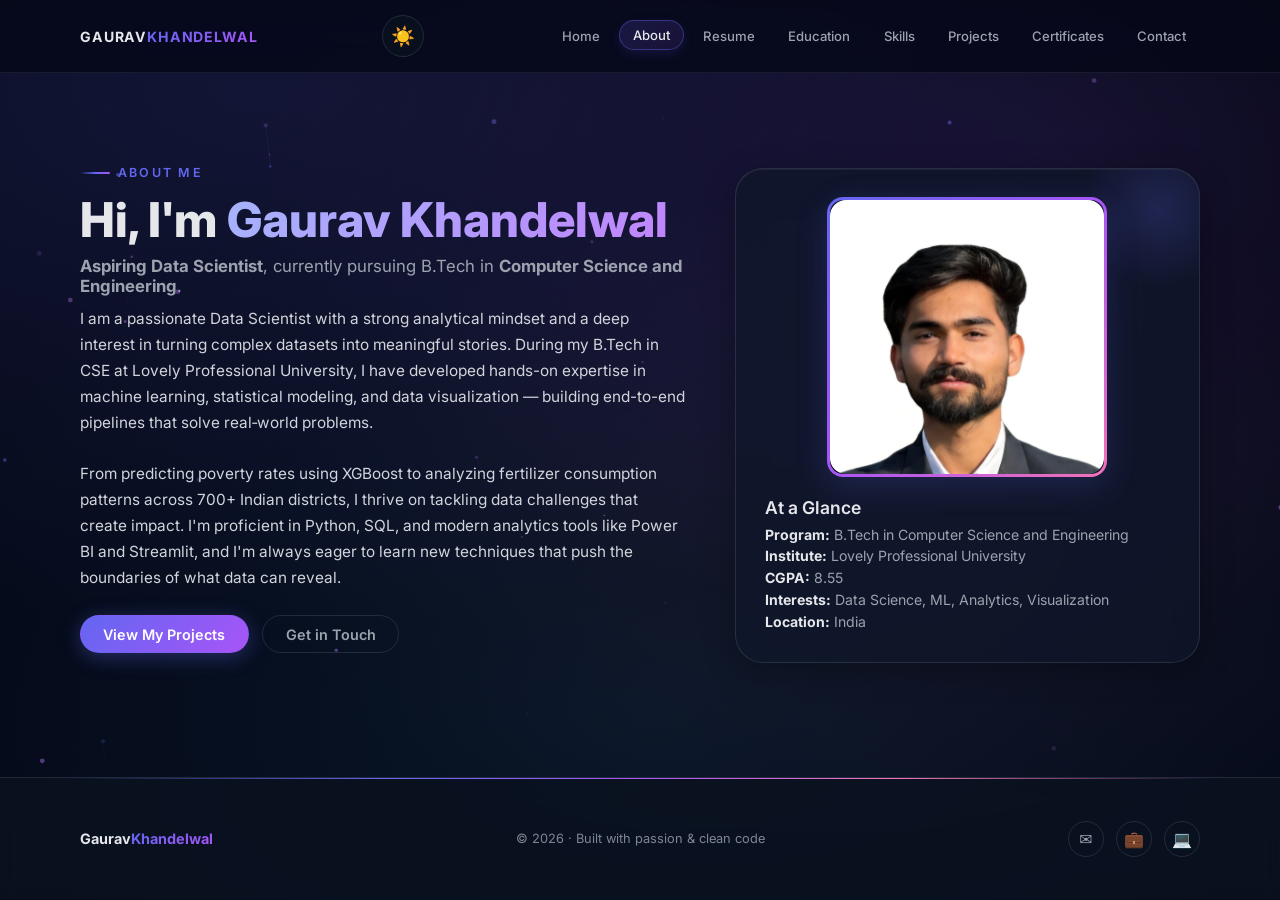
==== about.html @ 35ef51c4 "Add files via upload" ====
<!DOCTYPE html>
<html lang="en">

<head>
  <meta charset="UTF-8" />
  <meta name="viewport" content="width=device-width, initial-scale=1.0" />
  <title>About | Gaurav Khandelwal</title>
  <meta name="description" content="Learn about Gaurav Khandelwal — aspiring Data Scientist, B.Tech CSE student at LPU." />
  <link rel="stylesheet" href="styles.css" />
  <link rel="preconnect" href="https://fonts.googleapis.com" />
  <link rel="preconnect" href="https://fonts.gstatic.com" crossorigin />
  <link href="https://fonts.googleapis.com/css2?family=Inter:wght@300;400;500;600;700;800&display=swap"
    rel="stylesheet" />
</head>

<body>
  <canvas id="particles-canvas"></canvas>

  <header class="site-header">
    <div class="container header-inner">
      <div class="logo">Gaurav<span>Khandelwal</span></div>
      <button type="button" class="theme-toggle" id="theme-toggle" aria-label="Toggle day/night mode">
        <span class="icon-sun" aria-hidden="true">☀️</span>
        <span class="icon-moon" aria-hidden="true">🌙</span>
      </button>
      <nav class="main-nav">
        <a href="index.html">Home</a>
        <a href="about.html">About</a>
        <a href="resume.html">Resume</a>
        <a href="education.html">Education</a>
        <a href="skills.html">Skills</a>
        <a href="projects.html">Projects</a>
        <a href="certificates.html">Certificates</a>
        <a href="contact.html">Contact</a>
      </nav>
    </div>
  </header>

  <main>
    <section class="section hero">
      <div class="container hero-grid">
        <div class="hero-text reveal">
          <p class="eyebrow">About Me</p>
          <h1>Hi, I'm <span>Gaurav Khandelwal</span></h1>
          <p class="hero-subtitle">
            <strong>Aspiring Data Scientist</strong>, currently pursuing B.Tech in
            <strong>Computer Science and Engineering</strong>.
          </p>
          <p class="hero-body">
            I am a passionate Data Scientist with a strong analytical mindset and a
            deep interest in turning complex datasets into meaningful stories. During
            my B.Tech in CSE at Lovely Professional University, I have developed
            hands-on expertise in machine learning, statistical modeling, and data
            visualization — building end-to-end pipelines that solve real‑world
            problems.
          </p>
          <p class="hero-body">
            From predicting poverty rates using XGBoost to analyzing fertilizer
            consumption patterns across 700+ Indian districts, I thrive on tackling
            data challenges that create impact. I'm proficient in Python, SQL, and
            modern analytics tools like Power BI and Streamlit, and I'm always eager
            to learn new techniques that push the boundaries of what data can reveal.
          </p>
          <div class="hero-actions">
            <a href="projects.html" class="btn primary">View My Projects</a>
            <a href="contact.html" class="btn ghost">Get in Touch</a>
          </div>
        </div>
        <div class="hero-card reveal-scale">
          <div class="profile-photo-placeholder">
            <img src="WhatsApp Image 2026-03-17 at 4.55.16 PM.jpeg" alt="Portrait of Gaurav Khandelwal" />
          </div>
          <div class="hero-card-body">
            <h2>At a Glance</h2>
            <ul>
              <li><strong>Program:</strong> B.Tech in Computer Science and Engineering</li>
              <li><strong>Institute:</strong> Lovely Professional University</li>
              <li><strong>CGPA:</strong> 8.55</li>
              <li><strong>Interests:</strong> Data Science, ML, Analytics, Visualization</li>
              <li><strong>Location:</strong> India</li>
            </ul>
          </div>
        </div>
      </div>
    </section>
  </main>

  <footer class="site-footer">
    <div class="container footer-inner">
      <div class="footer-brand">Gaurav<span>Khandelwal</span></div>
      <p class="footer-note">© <span id="year">2026</span> · Built with passion & clean code</p>
      <div class="footer-socials">
        <a href="mailto:mrgaurav2k04@gmail.com" aria-label="Email" title="Email">✉️</a>
        <a href="https://www.linkedin.com/in/mrgaurav2k04/" target="_blank" rel="noreferrer" aria-label="LinkedIn"
          title="LinkedIn">💼</a>
        <a href="https://github.com/Mrgaurav2k04" target="_blank" rel="noreferrer" aria-label="GitHub"
          title="GitHub">💻</a>
      </div>
    </div>
  </footer>

  <script src="script.js"></script>
</body>

</html>
---- styles.css ----
/* ============================================================
   DESIGN TOKENS
   ============================================================ */

:root {
  /* Palette */
  --bg: #050816;
  --bg-alt: #0b1020;
  --card-bg: rgba(15, 23, 42, 0.75);
  --card-bg-solid: #0f172a;
  --card-bg-soft: rgba(11, 18, 32, 0.8);
  --accent: #6366f1;
  --accent-soft: rgba(99, 102, 241, 0.15);
  --accent-strong: #a855f7;
  --accent-glow: rgba(99, 102, 241, 0.35);
  --accent2: #f472b6;
  --accent3: #38bdf8;
  --text: #e5e7eb;
  --muted: #9ca3af;
  --border-subtle: rgba(148, 163, 184, 0.18);
  --border-glow: rgba(99, 102, 241, 0.3);

  /* Radii */
  --radius-sm: 10px;
  --radius-md: 14px;
  --radius-lg: 18px;
  --radius-xl: 24px;

  /* Shadows */
  --shadow-soft: 0 20px 50px rgba(0, 0, 0, 0.4);
  --shadow-glow: 0 0 40px rgba(129, 140, 248, 0.35);
  --shadow-card: 0 8px 32px rgba(0, 0, 0, 0.3), inset 0 1px 0 rgba(255, 255, 255, 0.05);

  /* Layout */
  --nav-height: 72px;

  /* Backgrounds */
  --body-bg: #050816;
  --header-bg: rgba(5, 8, 22, 0.82);
  --header-border: rgba(148, 163, 184, 0.12);
  --nav-hover-bg: rgba(99, 102, 241, 0.1);
  --hero-body-color: #d1d5db;

  /* Animation */
  --ease-out-expo: cubic-bezier(0.16, 1, 0.3, 1);
  --ease-spring: cubic-bezier(0.34, 1.56, 0.64, 1);
}

[data-theme="light"] {
  --bg: #f1f5f9;
  --bg-alt: #e2e8f0;
  --card-bg: rgba(255, 255, 255, 0.78);
  --card-bg-solid: #ffffff;
  --card-bg-soft: rgba(248, 250, 252, 0.85);
  --text: #1e293b;
  --muted: #64748b;
  --border-subtle: rgba(100, 116, 139, 0.2);
  --border-glow: rgba(99, 102, 241, 0.2);
  --shadow-soft: 0 20px 50px rgba(15, 23, 42, 0.08);
  --shadow-glow: 0 0 30px rgba(99, 102, 241, 0.18);
  --shadow-card: 0 8px 32px rgba(15, 23, 42, 0.06), inset 0 1px 0 rgba(255, 255, 255, 0.8);
  --body-bg: #f1f5f9;
  --header-bg: rgba(241, 245, 249, 0.88);
  --header-border: rgba(148, 163, 184, 0.25);
  --nav-hover-bg: rgba(99, 102, 241, 0.08);
  --hero-body-color: #475569;
}

/* ============================================================
   RESET & BASE
   ============================================================ */

*,
*::before,
*::after {
  box-sizing: border-box;
}

html {
  scroll-behavior: smooth;
}

body {
  margin: 0;
  font-family: "Inter", system-ui, -apple-system, BlinkMacSystemFont, sans-serif;
  background: var(--body-bg);
  color: var(--text);
  -webkit-font-smoothing: antialiased;
  -moz-osx-font-smoothing: grayscale;
  transition: background 0.4s ease, color 0.4s ease;
  overflow-x: hidden;
  min-height: 100vh;
  position: relative;
}

/* Animated mesh gradient background */
body::before {
  content: "";
  position: fixed;
  inset: 0;
  z-index: -2;
  background:
    radial-gradient(ellipse 80% 60% at 20% 10%, rgba(99, 102, 241, 0.15), transparent),
    radial-gradient(ellipse 60% 50% at 80% 20%, rgba(168, 85, 247, 0.1), transparent),
    radial-gradient(ellipse 70% 60% at 50% 80%, rgba(56, 189, 248, 0.08), transparent),
    radial-gradient(ellipse 50% 40% at 70% 60%, rgba(244, 114, 182, 0.06), transparent);
  animation: meshShift 20s ease-in-out infinite alternate;
  pointer-events: none;
}

[data-theme="light"] body::before {
  background:
    radial-gradient(ellipse 80% 60% at 20% 10%, rgba(99, 102, 241, 0.06), transparent),
    radial-gradient(ellipse 60% 50% at 80% 20%, rgba(168, 85, 247, 0.04), transparent),
    radial-gradient(ellipse 70% 60% at 50% 80%, rgba(56, 189, 248, 0.04), transparent);
}

@keyframes meshShift {
  0% {
    opacity: 1;
    transform: scale(1);
  }

  50% {
    opacity: 0.85;
    transform: scale(1.05);
  }

  100% {
    opacity: 1;
    transform: scale(1);
  }
}

/* Particle canvas (placed by JS) */
#particles-canvas {
  position: fixed;
  inset: 0;
  z-index: -1;
  pointer-events: none;
}

a {
  color: inherit;
  text-decoration: none;
}

img {
  max-width: 100%;
  display: block;
}

/* ============================================================
   LAYOUT
   ============================================================ */

.container {
  width: min(1120px, 100% - 2.5rem);
  margin: 0 auto;
}

.section {
  padding: 100px 0;
  position: relative;
}

.section.alt {
  background:
    radial-gradient(circle at 10% 30%, rgba(79, 70, 229, 0.12), transparent 45%),
    radial-gradient(circle at 90% 20%, rgba(244, 114, 182, 0.08), transparent 50%);
}

[data-theme="light"] .section.alt {
  background:
    radial-gradient(circle at 10% 30%, rgba(99, 102, 241, 0.06), transparent 45%),
    radial-gradient(circle at 90% 20%, rgba(244, 114, 182, 0.04), transparent 50%);
}

.section-heading {
  max-width: 660px;
  margin: 0 auto 48px;
  text-align: center;
}

.section-heading h2 {
  font-size: 2.2rem;
  margin: 0 0 0.5rem;
  letter-spacing: -0.01em;
  font-weight: 700;
  background: linear-gradient(135deg, var(--text) 0%, var(--accent) 50%, var(--accent-strong) 100%);
  -webkit-background-clip: text;
  background-clip: text;
  color: transparent;
}

.section-heading p {
  margin: 0;
  color: var(--muted);
  font-size: 1rem;
  line-height: 1.6;
}

/* Section divider decoration */
.section-heading::after {
  content: "";
  display: block;
  width: 60px;
  height: 3px;
  margin: 16px auto 0;
  border-radius: 999px;
  background: linear-gradient(90deg, var(--accent), var(--accent-strong), var(--accent2));
}

/* ============================================================
   HEADER
   ============================================================ */

.site-header {
  position: sticky;
  top: 0;
  z-index: 100;
  -webkit-backdrop-filter: blur(20px) saturate(1.4);
  backdrop-filter: blur(20px) saturate(1.4);
  background: var(--header-bg);
  border-bottom: 1px solid var(--header-border);
  transition: background 0.4s ease, border-color 0.4s ease, box-shadow 0.4s ease;
}

.site-header.scrolled {
  box-shadow: 0 4px 30px rgba(0, 0, 0, 0.15);
}

.header-inner {
  height: var(--nav-height);
  display: flex;
  align-items: center;
  justify-content: space-between;
  gap: 1.5rem;
}

/* Theme toggle */
.theme-toggle {
  display: flex;
  align-items: center;
  justify-content: center;
  width: 42px;
  height: 42px;
  padding: 0;
  border: 1px solid var(--border-subtle);
  border-radius: 999px;
  background: var(--card-bg-soft);
  color: var(--text);
  cursor: pointer;
  font-size: 1.2rem;
  transition: all 0.3s var(--ease-spring);
  -webkit-backdrop-filter: blur(8px);
  backdrop-filter: blur(8px);
}

.theme-toggle:hover {
  background: var(--nav-hover-bg);
  transform: scale(1.1) rotate(15deg);
  border-color: var(--accent);
  box-shadow: 0 0 20px var(--accent-glow);
}

.theme-toggle .icon-moon {
  display: none;
}

.theme-toggle .icon-sun {
  display: block;
}

[data-theme="light"] .theme-toggle .icon-sun {
  display: none;
}

[data-theme="light"] .theme-toggle .icon-moon {
  display: block;
}

/* Logo */
.logo {
  font-weight: 700;
  letter-spacing: 0.06em;
  text-transform: uppercase;
  font-size: 0.88rem;
  color: var(--text);
  position: relative;
  transition: color 0.3s ease;
}

.logo span {
  background: linear-gradient(135deg, var(--accent), var(--accent-strong));
  -webkit-background-clip: text;
  background-clip: text;
  color: transparent;
}

/* Navigation */
.main-nav {
  display: flex;
  flex-wrap: wrap;
  gap: 0.35rem;
  font-size: 0.82rem;
}

.main-nav a {
  padding: 0.4rem 0.8rem;
  border-radius: 999px;
  color: var(--muted);
  border: 1px solid transparent;
  transition: all 0.25s var(--ease-out-expo);
  position: relative;
  font-weight: 500;
}

.main-nav a:hover,
.main-nav a.active {
  background: var(--nav-hover-bg);
  border-color: var(--border-glow);
  color: var(--text);
  transform: translateY(-1px);
  box-shadow: 0 4px 12px rgba(99, 102, 241, 0.15);
}

.main-nav a.active {
  background: linear-gradient(135deg, rgba(99, 102, 241, 0.18), rgba(168, 85, 247, 0.12));
  color: var(--text);
  border-color: rgba(99, 102, 241, 0.4);
}

/* ============================================================
   HERO
   ============================================================ */

.hero {
  padding-top: 80px;
}

.hero-grid {
  display: grid;
  grid-template-columns: minmax(0, 3fr) minmax(0, 2.3fr);
  gap: 3rem;
  align-items: center;
}

.hero-text h1 {
  font-size: clamp(2.2rem, 4.5vw, 3rem);
  margin: 0 0 0.6rem;
  font-weight: 800;
  line-height: 1.15;
}

.hero-text h1 span {
  background: linear-gradient(135deg, #a5b4fc, #c084fc, #f9a8d4);
  -webkit-background-clip: text;
  background-clip: text;
  color: transparent;
  background-size: 200% 200%;
  animation: gradientFlow 4s ease-in-out infinite;
}

[data-theme="light"] .hero-text h1 span {
  background: linear-gradient(135deg, #4f46e5, #7c3aed, #db2777);
  -webkit-background-clip: text;
  background-clip: text;
  color: transparent;
  background-size: 200% 200%;
  animation: gradientFlow 4s ease-in-out infinite;
}

@keyframes gradientFlow {

  0%,
  100% {
    background-position: 0% 50%;
  }

  50% {
    background-position: 100% 50%;
  }
}

.hero-subtitle {
  margin: 0 0 0.6rem;
  font-size: 1.05rem;
  color: var(--muted);
}

.hero-body {
  margin: 0 0 1.5rem;
  font-size: 0.96rem;
  color: var(--hero-body-color);
  line-height: 1.7;
}

.eyebrow {
  display: inline-flex;
  align-items: center;
  gap: 0.5rem;
  font-size: 0.78rem;
  text-transform: uppercase;
  letter-spacing: 0.18em;
  color: var(--accent);
  margin-bottom: 0.7rem;
  font-weight: 600;
}

.eyebrow::before {
  content: "";
  width: 30px;
  height: 2px;
  background: linear-gradient(90deg, transparent, var(--accent), var(--accent-strong));
  border-radius: 999px;
}

.hero-actions {
  display: flex;
  flex-wrap: wrap;
  gap: 0.85rem;
  margin-bottom: 1.5rem;
}

/* Buttons */
.btn {
  display: inline-flex;
  align-items: center;
  justify-content: center;
  gap: 0.4rem;
  padding: 0.6rem 1.4rem;
  border-radius: 999px;
  font-size: 0.9rem;
  font-weight: 600;
  border: 1px solid transparent;
  cursor: pointer;
  transition: all 0.3s var(--ease-spring);
  position: relative;
  overflow: hidden;
}

.btn::before {
  content: "";
  position: absolute;
  inset: 0;
  border-radius: inherit;
  opacity: 0;
  transition: opacity 0.3s ease;
}

.btn.primary {
  background: linear-gradient(135deg, var(--accent), var(--accent-strong));
  color: white;
  box-shadow: 0 4px 20px rgba(99, 102, 241, 0.35);
}

.btn.primary::before {
  background: linear-gradient(135deg, var(--accent-strong), var(--accent2));
}

.btn.primary:hover {
  transform: translateY(-2px) scale(1.02);
  box-shadow: 0 8px 35px rgba(99, 102, 241, 0.5);
}

.btn.primary:hover::before {
  opacity: 1;
}

.btn.secondary {
  background: var(--card-bg);
  color: var(--text);
  border-color: var(--border-subtle);
  -webkit-backdrop-filter: blur(8px);
  backdrop-filter: blur(8px);
}

.btn.secondary:hover {
  border-color: var(--accent);
  box-shadow: 0 4px 20px var(--accent-glow);
  transform: translateY(-2px);
}

.btn.ghost {
  background: transparent;
  color: var(--muted);
  border-color: var(--border-subtle);
}

.btn.ghost:hover {
  background: var(--nav-hover-bg);
  color: var(--text);
  border-color: var(--border-glow);
  transform: translateY(-2px);
}

.btn.full-width {
  width: 100%;
}

/* Hero meta */
.hero-meta {
  display: flex;
  flex-wrap: wrap;
  gap: 1.6rem;
  margin-top: 0.5rem;
}

.meta-item {
  display: flex;
  flex-direction: column;
  gap: 0.15rem;
}

.meta-label {
  font-size: 0.75rem;
  text-transform: uppercase;
  letter-spacing: 0.14em;
  color: var(--muted);
  font-weight: 500;
}

.meta-value {
  font-size: 0.92rem;
  font-weight: 500;
}

/* Hero card */
.hero-card {
  background: var(--card-bg);
  border-radius: 28px;
  border: 1px solid var(--border-subtle);
  box-shadow: var(--shadow-card);
  padding: 1.8rem 1.8rem 2rem;
  position: relative;
  overflow: hidden;
  -webkit-backdrop-filter: blur(16px);
  backdrop-filter: blur(16px);
  transition: transform 0.4s var(--ease-out-expo), box-shadow 0.4s ease;
}

.hero-card:hover {
  transform: translateY(-4px);
  box-shadow: var(--shadow-card), 0 0 60px var(--accent-glow);
}

/* Gradient border glow */
.hero-card::before {
  content: "";
  position: absolute;
  inset: -1px;
  border-radius: inherit;
  background: linear-gradient(135deg, rgba(99, 102, 241, 0.3), rgba(168, 85, 247, 0.2), rgba(244, 114, 182, 0.15));
  z-index: -1;
  opacity: 0;
  transition: opacity 0.4s ease;
}

.hero-card:hover::before {
  opacity: 1;
}

/* Decorative orb inside card */
.hero-card::after {
  content: "";
  position: absolute;
  top: -40px;
  right: -40px;
  width: 160px;
  height: 160px;
  border-radius: 50%;
  background: radial-gradient(circle, rgba(99, 102, 241, 0.2), transparent 70%);
  pointer-events: none;
  animation: orbFloat 6s ease-in-out infinite;
}

@keyframes orbFloat {

  0%,
  100% {
    transform: translate(0, 0);
  }

  50% {
    transform: translate(-10px, 10px);
  }
}

.hero-card>* {
  position: relative;
  z-index: 1;
}

.profile-photo-placeholder {
  width: 280px;
  height: 280px;
  border-radius: 16px;
  border: 3px solid transparent;
  background-image: linear-gradient(var(--card-bg-solid), var(--card-bg-solid)),
    linear-gradient(135deg, var(--accent), var(--accent-strong), var(--accent2));
  background-origin: border-box;
  background-clip: padding-box, border-box;
  display: flex;
  align-items: center;
  justify-content: center;
  font-size: 0.8rem;
  color: var(--muted);
  margin: 0 auto 1.2rem;
  overflow: hidden;
  box-shadow: 0 8px 32px rgba(99, 102, 241, 0.2);
  transition: transform 0.4s var(--ease-spring), box-shadow 0.4s ease;
}

.profile-photo-placeholder:hover {
  transform: scale(1.03);
  box-shadow: 0 12px 40px rgba(99, 102, 241, 0.35);
}

.profile-photo-placeholder img {
  width: 100%;
  height: 100%;
  border-radius: inherit;
  object-fit: cover;
  display: block;
}

[data-theme="light"] .hero-card {
  background: var(--card-bg);
}

[data-theme="light"] .profile-photo-placeholder {
  background-image: linear-gradient(var(--card-bg-solid), var(--card-bg-solid)),
    linear-gradient(135deg, var(--accent), var(--accent-strong), var(--accent2));
}

.hero-card-body h2 {
  margin: 0 0 0.5rem;
  font-size: 1.1rem;
  font-weight: 600;
}

.hero-card-body ul {
  list-style: none;
  margin: 0;
  padding: 0;
  font-size: 0.88rem;
  color: var(--muted);
}

.hero-card-body li+li {
  margin-top: 0.3rem;
}

.hero-card-body li strong {
  color: var(--text);
}

/* ============================================================
   CARDS & GRIDS
   ============================================================ */

.card {
  background: var(--card-bg);
  border-radius: var(--radius-lg);
  padding: 1.5rem 1.6rem;
  border: 1px solid var(--border-subtle);
  box-shadow: var(--shadow-card);
  -webkit-backdrop-filter: blur(12px);
  backdrop-filter: blur(12px);
  transition: all 0.35s var(--ease-out-expo);
  position: relative;
  overflow: hidden;
}

.card::before {
  content: "";
  position: absolute;
  inset: 0;
  border-radius: inherit;
  background: linear-gradient(135deg, rgba(99, 102, 241, 0.06), transparent 60%);
  opacity: 0;
  transition: opacity 0.35s ease;
  pointer-events: none;
}

.card:hover {
  transform: translateY(-4px);
  border-color: var(--border-glow);
  box-shadow: var(--shadow-card), 0 0 40px var(--accent-glow);
}

.card:hover::before {
  opacity: 1;
}

.card h3 {
  margin: 0 0 0.3rem;
  font-size: 1.1rem;
  font-weight: 600;
}

.grid {
  display: grid;
  gap: 1.5rem;
}

.two-cols {
  grid-template-columns: repeat(2, minmax(0, 1fr));
}

.three-cols {
  grid-template-columns: repeat(3, minmax(0, 1fr));
}

/* Resume card special */
.resume-card {
  text-align: center;
  padding: 2.5rem 2rem;
  background: linear-gradient(135deg, var(--card-bg), rgba(99, 102, 241, 0.05));
  position: relative;
}

.resume-card::after {
  content: "";
  position: absolute;
  bottom: 0;
  left: 50%;
  transform: translateX(-50%);
  width: 60%;
  height: 2px;
  background: linear-gradient(90deg, transparent, var(--accent), var(--accent-strong), transparent);
  border-radius: 999px;
}

/* ============================================================
   LISTS & TAGS
   ============================================================ */

.bullet-list {
  list-style: none;
  padding: 0;
  margin: 0.5rem 0 0;
  font-size: 0.9rem;
  color: var(--muted);
  line-height: 1.6;
}

.bullet-list li {
  position: relative;
  padding-left: 1.2rem;
}

.bullet-list li+li {
  margin-top: 0.2rem;
}

.bullet-list li::before {
  content: "";
  position: absolute;
  left: 0;
  top: 0.55rem;
  width: 6px;
  height: 6px;
  border-radius: 999px;
  background: linear-gradient(135deg, var(--accent), var(--accent-strong));
  box-shadow: 0 0 8px var(--accent-glow);
}

.tag-list {
  display: flex;
  flex-wrap: wrap;
  gap: 0.45rem;
  list-style: none;
  padding: 0;
  margin: 0.55rem 0 0;
}

.tag-list li {
  font-size: 0.82rem;
  padding: 0.3rem 0.85rem;
  border-radius: 999px;
  border: 1px solid var(--border-subtle);
  background: var(--card-bg-soft);
  color: var(--text);
  display: inline-flex;
  align-items: center;
  gap: 0.35rem;
  transition: all 0.25s var(--ease-spring);
  -webkit-backdrop-filter: blur(6px);
  backdrop-filter: blur(6px);
  font-weight: 500;
}

.tag-list li:hover {
  border-color: var(--accent);
  background: rgba(99, 102, 241, 0.12);
  transform: translateY(-2px) scale(1.05);
  box-shadow: 0 4px 16px var(--accent-glow);
}

.tag-list .skill-icon {
  font-style: normal;
  line-height: 1;
}

.meta {
  font-size: 0.82rem;
  color: var(--muted);
  margin: 0.15rem 0 0.45rem;
}

/* ============================================================
   PROJECT CARDS
   ============================================================ */

.project-card {
  position: relative;
}

.project-card h3 {
  margin-top: 0;
  display: flex;
  align-items: center;
  gap: 0.5rem;
}

.project-card h3::before {
  content: "";
  width: 8px;
  height: 8px;
  border-radius: 50%;
  background: linear-gradient(135deg, var(--accent), var(--accent-strong));
  box-shadow: 0 0 10px var(--accent-glow);
  flex-shrink: 0;
}

.project-links {
  display: flex;
  flex-wrap: wrap;
  gap: 0.7rem;
  margin-top: 1rem;
}

.project-links a {
  font-size: 0.82rem;
  color: var(--accent);
  padding: 0.3rem 0.9rem;
  border-radius: 999px;
  border: 1px solid var(--border-glow);
  transition: all 0.25s var(--ease-spring);
  font-weight: 500;
}

.project-links a:hover {
  background: rgba(99, 102, 241, 0.15);
  color: var(--text);
  transform: translateY(-1px);
  box-shadow: 0 4px 12px var(--accent-glow);
}

.hint {
  margin-top: 0.75rem;
  font-size: 0.82rem;
  color: var(--muted);
}

/* ============================================================
   TIMELINE
   ============================================================ */

.timeline {
  position: relative;
  margin-top: 1rem;
  padding-left: 2rem;
}

.timeline::before {
  content: "";
  position: absolute;
  left: 0.45rem;
  top: 0;
  bottom: 0;
  width: 2px;
  background: linear-gradient(to bottom, var(--accent), var(--accent-strong), transparent);
  border-radius: 999px;
}

.timeline-item {
  position: relative;
  padding: 1rem 0 1rem 0.8rem;
}

.timeline-item::before {
  content: "";
  position: absolute;
  left: -1.47rem;
  top: 1.15rem;
  width: 12px;
  height: 12px;
  border-radius: 50%;
  background: linear-gradient(135deg, var(--accent), var(--accent-strong));
  box-shadow: 0 0 0 4px rgba(99, 102, 241, 0.2), 0 0 15px var(--accent-glow);
  transition: all 0.3s ease;
}

.timeline-item:hover::before {
  transform: scale(1.3);
  box-shadow: 0 0 0 6px rgba(99, 102, 241, 0.3), 0 0 25px var(--accent-glow);
}

.timeline-item h3 {
  margin: 0;
  font-size: 1.05rem;
  font-weight: 600;
}

.timeline-item p {
  margin: 0.25rem 0 0;
  font-size: 0.92rem;
  color: var(--muted);
  line-height: 1.5;
}

.timeline-item a {
  display: inline-block;
  margin-top: 0.4rem;
  font-size: 0.82rem;
  color: var(--accent);
  transition: color 0.2s ease;
}

.timeline-item a:hover {
  color: var(--text);
}

/* ============================================================
   CERTIFICATE CARDS
   ============================================================ */

.cert-grid {
  display: grid;
  gap: 1.5rem;
}

.cert-card {
  display: grid;
  grid-template-columns: 220px 1fr;
  gap: 1.5rem;
  align-items: center;
  background: var(--card-bg);
  border-radius: var(--radius-xl);
  padding: 1.5rem;
  border: 1px solid var(--border-subtle);
  box-shadow: var(--shadow-card);
  -webkit-backdrop-filter: blur(12px);
  backdrop-filter: blur(12px);
  transition: all 0.35s var(--ease-out-expo);
  overflow: hidden;
  position: relative;
}

.cert-card::before {
  content: "";
  position: absolute;
  inset: 0;
  border-radius: inherit;
  background: linear-gradient(135deg, rgba(99, 102, 241, 0.06), transparent 60%);
  opacity: 0;
  transition: opacity 0.35s ease;
  pointer-events: none;
}

.cert-card:hover {
  transform: translateY(-4px);
  border-color: var(--border-glow);
  box-shadow: var(--shadow-card), 0 0 40px var(--accent-glow);
}

.cert-card:hover::before {
  opacity: 1;
}

.cert-thumb {
  border-radius: var(--radius-md);
  overflow: hidden;
  border: 1px solid var(--border-subtle);
  background: var(--card-bg-soft);
  aspect-ratio: 4 / 3;
  position: relative;
  transition: all 0.35s var(--ease-spring);
  cursor: pointer;
}

.cert-thumb img {
  width: 100%;
  height: 100%;
  object-fit: cover;
  display: block;
  transition: transform 0.4s var(--ease-out-expo);
}

.cert-thumb:hover img {
  transform: scale(1.05);
}

.cert-thumb::after {
  content: "🔍 Preview";
  position: absolute;
  inset: 0;
  display: flex;
  align-items: center;
  justify-content: center;
  background: rgba(0, 0, 0, 0.55);
  color: #fff;
  font-size: 0.8rem;
  font-weight: 600;
  letter-spacing: 0.05em;
  opacity: 0;
  transition: opacity 0.3s ease;
  border-radius: inherit;
}

.cert-thumb:hover::after {
  opacity: 1;
}

.cert-details h3 {
  margin: 0 0 0.35rem;
  font-size: 1.1rem;
  font-weight: 600;
}

.cert-details .meta {
  margin-bottom: 0.4rem;
}

.cert-details p {
  font-size: 0.9rem;
  color: var(--muted);
  margin: 0 0 0.5rem;
  line-height: 1.5;
}

.cert-details a {
  display: inline-flex;
  align-items: center;
  gap: 0.3rem;
  font-size: 0.82rem;
  color: var(--accent);
  padding: 0.3rem 0.9rem;
  border-radius: 999px;
  border: 1px solid var(--border-glow);
  transition: all 0.25s var(--ease-spring);
  font-weight: 500;
}

.cert-details a:hover {
  background: rgba(99, 102, 241, 0.15);
  color: var(--text);
  transform: translateY(-1px);
  box-shadow: 0 4px 12px var(--accent-glow);
}

/* Fullscreen certificate preview overlay */
.cert-overlay {
  position: fixed;
  inset: 0;
  z-index: 9999;
  background: rgba(0, 0, 0, 0.85);
  display: flex;
  align-items: center;
  justify-content: center;
  opacity: 0;
  pointer-events: none;
  transition: opacity 0.3s ease;
  cursor: zoom-out;
  -webkit-backdrop-filter: blur(8px);
  backdrop-filter: blur(8px);
}

.cert-overlay.active {
  opacity: 1;
  pointer-events: all;
}

.cert-overlay img {
  max-width: 90vw;
  max-height: 85vh;
  border-radius: var(--radius-lg);
  box-shadow: 0 20px 60px rgba(0, 0, 0, 0.5);
  transform: scale(0.9);
  transition: transform 0.4s var(--ease-spring);
}

.cert-overlay.active img {
  transform: scale(1);
}

@media (max-width: 768px) {
  .cert-card {
    grid-template-columns: 1fr;
  }

  .cert-thumb {
    max-width: 280px;
  }
}

/* ============================================================
   CONTACT
   ============================================================ */

.contact-grid {
  display: grid;
  grid-template-columns: minmax(0, 1.5fr) minmax(0, 2fr);
  gap: 2.5rem;
  align-items: flex-start;
}

.contact-list {
  list-style: none;
  padding: 0;
  margin: 0;
  font-size: 0.92rem;
}

.contact-list li {
  padding: 0.8rem 0;
  border-bottom: 1px solid var(--border-subtle);
  transition: all 0.25s ease;
}

.contact-list li:last-child {
  border-bottom: none;
}

.contact-list li:hover {
  padding-left: 0.5rem;
}

.contact-list .label {
  display: block;
  font-size: 0.78rem;
  text-transform: uppercase;
  letter-spacing: 0.14em;
  color: var(--muted);
  margin-bottom: 0.15rem;
  font-weight: 500;
}

.contact-list a {
  color: var(--text);
  transition: color 0.2s ease;
}

.contact-list a:hover {
  color: var(--accent);
}

/* Contact form */
.contact-form {
  background: var(--card-bg);
  border-radius: var(--radius-xl);
  padding: 2rem;
  border: 1px solid var(--border-subtle);
  box-shadow: var(--shadow-card);
  -webkit-backdrop-filter: blur(12px);
  backdrop-filter: blur(12px);
  position: relative;
  overflow: hidden;
}

.contact-form::before {
  content: "";
  position: absolute;
  top: 0;
  left: 0;
  right: 0;
  height: 3px;
  background: linear-gradient(90deg, var(--accent), var(--accent-strong), var(--accent2));
  border-radius: 999px 999px 0 0;
}

.form-row {
  display: flex;
  flex-direction: column;
  gap: 0.4rem;
  margin-bottom: 1rem;
}

.form-row label {
  font-size: 0.82rem;
  color: var(--muted);
  font-weight: 500;
}

.form-row input,
.form-row textarea {
  border-radius: var(--radius-md);
  border: 1px solid var(--border-subtle);
  background: var(--card-bg-soft);
  padding: 0.65rem 1rem;
  font-size: 0.88rem;
  color: var(--text);
  outline: none;
  transition: all 0.25s ease;
  font-family: inherit;
  -webkit-backdrop-filter: blur(6px);
  backdrop-filter: blur(6px);
}

.form-row textarea {
  border-radius: var(--radius-md);
  min-height: 130px;
  resize: vertical;
}

.form-row input:focus,
.form-row textarea:focus {
  border-color: var(--accent);
  box-shadow: 0 0 0 3px rgba(99, 102, 241, 0.15), 0 4px 16px rgba(99, 102, 241, 0.1);
  background: var(--card-bg);
}

/* ============================================================
   FOOTER
   ============================================================ */

.site-footer {
  border-top: 1px solid var(--border-subtle);
  background: var(--card-bg-soft);
  padding: 2.5rem 0;
  font-size: 0.82rem;
  color: var(--muted);
  position: relative;
  -webkit-backdrop-filter: blur(10px);
  backdrop-filter: blur(10px);
}

.site-footer::before {
  content: "";
  position: absolute;
  top: 0;
  left: 0;
  right: 0;
  height: 1px;
  background: linear-gradient(90deg, transparent 5%, var(--accent) 30%, var(--accent-strong) 50%, var(--accent2) 70%, transparent 95%);
}

.footer-inner {
  display: flex;
  justify-content: space-between;
  align-items: center;
  gap: 1.5rem;
  flex-wrap: wrap;
}

.footer-brand {
  font-weight: 700;
  font-size: 0.9rem;
  color: var(--text);
}

.footer-brand span {
  background: linear-gradient(135deg, var(--accent), var(--accent-strong));
  -webkit-background-clip: text;
  background-clip: text;
  color: transparent;
}

.footer-note {
  opacity: 0.8;
  font-size: 0.8rem;
}

.footer-socials {
  display: flex;
  gap: 0.75rem;
}

.footer-socials a {
  display: flex;
  align-items: center;
  justify-content: center;
  width: 36px;
  height: 36px;
  border-radius: 50%;
  border: 1px solid var(--border-subtle);
  color: var(--muted);
  transition: all 0.3s var(--ease-spring);
  font-size: 1rem;
}

.footer-socials a:hover {
  color: var(--text);
  border-color: var(--accent);
  background: rgba(99, 102, 241, 0.12);
  transform: translateY(-3px);
  box-shadow: 0 4px 12px var(--accent-glow);
}

/* ============================================================
   SCROLL REVEAL ANIMATIONS
   ============================================================ */

.reveal {
  opacity: 0;
  transform: translateY(30px);
  transition: opacity 0.7s var(--ease-out-expo), transform 0.7s var(--ease-out-expo);
}

.reveal.visible {
  opacity: 1;
  transform: translateY(0);
}

/* Staggered children */
.reveal-stagger>* {
  opacity: 0;
  transform: translateY(20px);
  transition: opacity 0.5s var(--ease-out-expo), transform 0.5s var(--ease-out-expo);
}

.reveal-stagger.visible>*:nth-child(1) {
  transition-delay: 0.05s;
  opacity: 1;
  transform: translateY(0);
}

.reveal-stagger.visible>*:nth-child(2) {
  transition-delay: 0.12s;
  opacity: 1;
  transform: translateY(0);
}

.reveal-stagger.visible>*:nth-child(3) {
  transition-delay: 0.19s;
  opacity: 1;
  transform: translateY(0);
}

.reveal-stagger.visible>*:nth-child(4) {
  transition-delay: 0.26s;
  opacity: 1;
  transform: translateY(0);
}

.reveal-stagger.visible>*:nth-child(5) {
  transition-delay: 0.33s;
  opacity: 1;
  transform: translateY(0);
}

.reveal-stagger.visible>*:nth-child(6) {
  transition-delay: 0.40s;
  opacity: 1;
  transform: translateY(0);
}

/* Fade scale for hero */
.reveal-scale {
  opacity: 0;
  transform: scale(0.95) translateY(15px);
  transition: opacity 0.6s var(--ease-out-expo), transform 0.6s var(--ease-spring);
}

.reveal-scale.visible {
  opacity: 1;
  transform: scale(1) translateY(0);
}

/* ============================================================
   FLOATING ANIMATION FOR DECORATIONS
   ============================================================ */

@keyframes float {

  0%,
  100% {
    transform: translateY(0);
  }

  50% {
    transform: translateY(-12px);
  }
}

@keyframes pulse {

  0%,
  100% {
    opacity: 0.6;
    transform: scale(1);
  }

  50% {
    opacity: 1;
    transform: scale(1.05);
  }
}

@keyframes spin-slow {
  from {
    transform: rotate(0deg);
  }

  to {
    transform: rotate(360deg);
  }
}

/* Decorative floating shapes */
.decoration {
  position: absolute;
  pointer-events: none;
  z-index: 0;
}

.decoration-orb {
  border-radius: 50%;
  filter: blur(40px);
  animation: float 8s ease-in-out infinite;
}

.decoration-ring {
  border: 2px solid rgba(99, 102, 241, 0.15);
  border-radius: 50%;
  animation: spin-slow 25s linear infinite;
}

/* ============================================================
   PAGE TRANSITION
   ============================================================ */

.page-transition {
  animation: pageIn 0.5s var(--ease-out-expo) both;
}

@keyframes pageIn {
  from {
    opacity: 0;
    transform: translateY(12px);
  }

  to {
    opacity: 1;
    transform: translateY(0);
  }
}

/* ============================================================
   STAT COUNTER
   ============================================================ */

.stats-row {
  display: flex;
  flex-wrap: wrap;
  gap: 2rem;
  justify-content: center;
  margin-top: 2rem;
}

.stat-item {
  text-align: center;
  padding: 1.2rem 1.8rem;
  background: var(--card-bg);
  border-radius: var(--radius-lg);
  border: 1px solid var(--border-subtle);
  -webkit-backdrop-filter: blur(8px);
  backdrop-filter: blur(8px);
  transition: all 0.3s var(--ease-spring);
  min-width: 140px;
}

.stat-item:hover {
  transform: translateY(-4px);
  border-color: var(--border-glow);
  box-shadow: 0 8px 24px var(--accent-glow);
}

.stat-number {
  display: block;
  font-size: 2rem;
  font-weight: 800;
  background: linear-gradient(135deg, var(--accent), var(--accent-strong));
  -webkit-background-clip: text;
  background-clip: text;
  color: transparent;
  line-height: 1.2;
}

.stat-label {
  display: block;
  font-size: 0.78rem;
  color: var(--muted);
  text-transform: uppercase;
  letter-spacing: 0.1em;
  margin-top: 0.3rem;
  font-weight: 500;
}

/* ============================================================
   CUSTOM SCROLLBAR
   ============================================================ */

::-webkit-scrollbar {
  width: 8px;
}

::-webkit-scrollbar-track {
  background: var(--bg);
}

::-webkit-scrollbar-thumb {
  background: linear-gradient(to bottom, var(--accent), var(--accent-strong));
  border-radius: 999px;
}

::-webkit-scrollbar-thumb:hover {
  background: linear-gradient(to bottom, var(--accent-strong), var(--accent2));
}

/* ============================================================
   RESPONSIVE
   ============================================================ */

@media (max-width: 960px) {
  .hero-grid {
    grid-template-columns: minmax(0, 1fr);
  }

  .hero-card {
    order: -1;
  }

  .contact-grid {
    grid-template-columns: minmax(0, 1fr);
  }

  .two-cols {
    grid-template-columns: minmax(0, 1fr);
  }

  .three-cols {
    grid-template-columns: repeat(2, minmax(0, 1fr));
  }
}

@media (max-width: 768px) {
  .header-inner {
    flex-direction: column;
    align-items: flex-start;
    padding-block: 0.7rem;
    gap: 0.6rem;
    height: auto;
  }

  .main-nav {
    justify-content: flex-start;
  }

  .section {
    padding: 72px 0;
  }

  .three-cols {
    grid-template-columns: minmax(0, 1fr);
  }

  .stats-row {
    gap: 1rem;
  }

  .stat-item {
    min-width: 110px;
    padding: 1rem 1.2rem;
  }

  .stat-number {
    font-size: 1.6rem;
  }
}

@media (max-width: 520px) {
  .container {
    width: min(100% - 1.6rem, 100%);
  }

  .main-nav {
    gap: 0.3rem;
  }

  .main-nav a {
    padding-inline: 0.45rem;
    font-size: 0.76rem;
  }

  .section-heading h2 {
    font-size: 1.7rem;
  }

  .profile-photo-placeholder {
    width: 200px;
    height: 200px;
  }
}

/* ============================================================
   SELECTION HIGHLIGHT
   ============================================================ */

::selection {
  background: rgba(99, 102, 241, 0.35);
  color: #fff;
}

[data-theme="light"] ::selection {
  background: rgba(99, 102, 241, 0.25);
  color: #1e293b;
}

/* ============================================================
   LIGHT MODE OVERRIDES
   ============================================================ */

[data-theme="light"] .btn.ghost:hover {
  background: rgba(99, 102, 241, 0.06);
}

[data-theme="light"] .btn.secondary {
  background: var(--card-bg);
}
/* ============================================================
   SKILL BARS
   ============================================================ */

.skill-bar-list {
  list-style: none;
  padding: 0;
  margin: 1.2rem 0 0;
  display: flex;
  flex-direction: column;
  gap: 1.2rem;
}

.skill-bar-item {
  display: flex;
  flex-direction: column;
  gap: 0.5rem;
}

.skill-info {
  display: flex;
  justify-content: space-between;
  align-items: center;
  font-size: 0.95rem;
  font-weight: 500;
}

.skill-name {
  display: flex;
  align-items: center;
  gap: 0.5rem;
}

.skill-percentage {
  color: var(--muted);
  font-size: 0.85rem;
  font-family: monospace;
}

.skill-bar-track {
  width: 100%;
  height: 10px;
  background: var(--card-bg-soft);
  border-radius: 4px;
  overflow: hidden;
  border: 1px solid var(--border-subtle);
}

.skill-bar-fill {
  height: 100%;
  background: linear-gradient(90deg, var(--accent), var(--accent-strong));
  border-radius: 4px;
  position: relative;
  width: 0; /* animate from 0 */
  animation: fillBar 1.5s var(--ease-out-expo) forwards;
}

/* Barcode effect */
.skill-bar-fill::after {
  content: '' ;
  position: absolute;
  inset: 0;
  background-image: repeating-linear-gradient(90deg, transparent, transparent 4px, rgba(0, 0, 0, 0.2) 4px, rgba(0, 0, 0, 0.2) 6px);
}

@keyframes fillBar {
  from { width: 0; }
  to { width: var(--fill); }
}
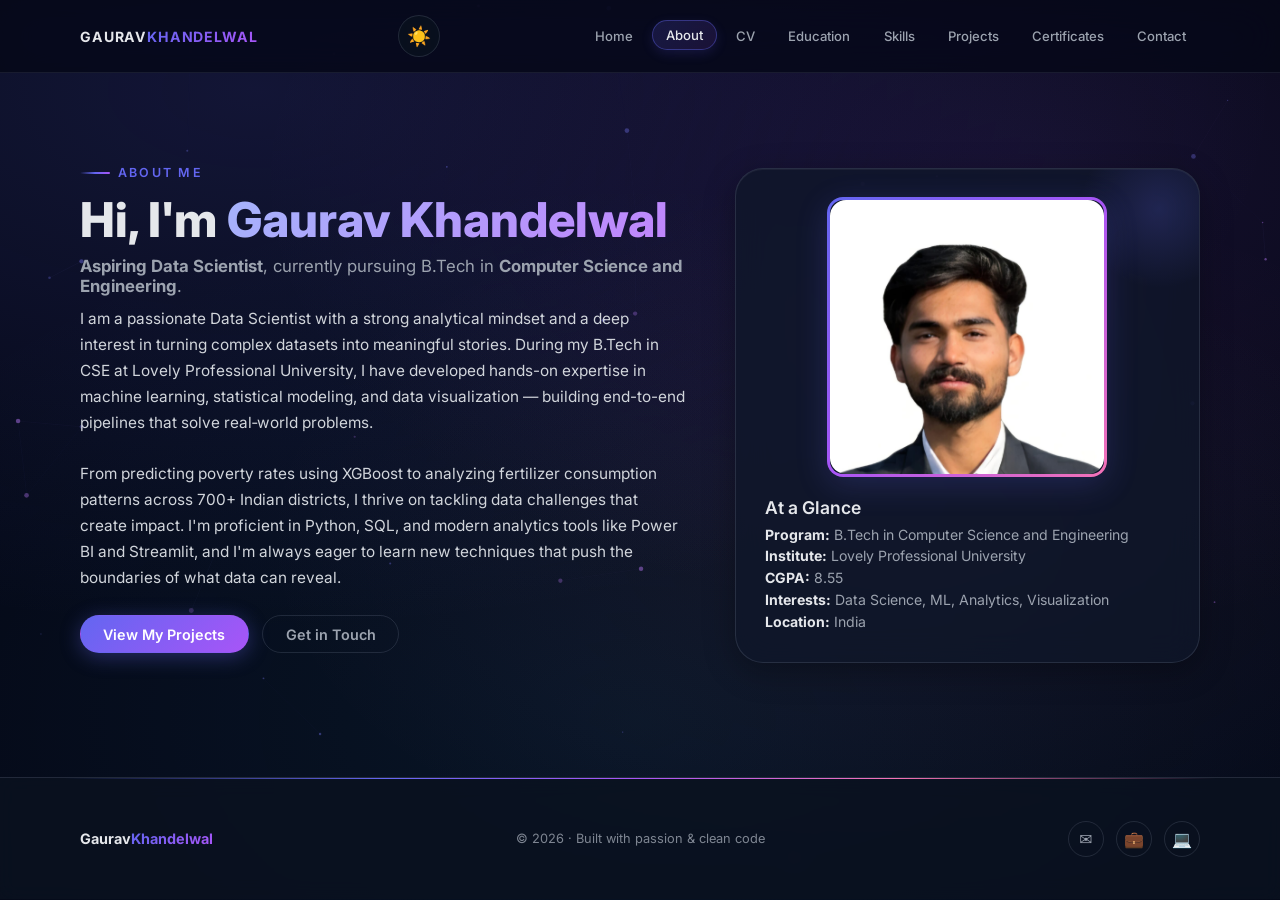
==== commit 2e7194ba: "Update about.html" ====
--- a/about.html
+++ b/about.html
@@ -26,7 +26,7 @@
       <nav class="main-nav">
         <a href="index.html">Home</a>
         <a href="about.html">About</a>
-        <a href="resume.html">Resume</a>
+        <a href="resume.html">CV</a>
         <a href="education.html">Education</a>
         <a href="skills.html">Skills</a>
         <a href="projects.html">Projects</a>
@@ -102,4 +102,4 @@
   <script src="script.js"></script>
 </body>
 
-</html>+</html>
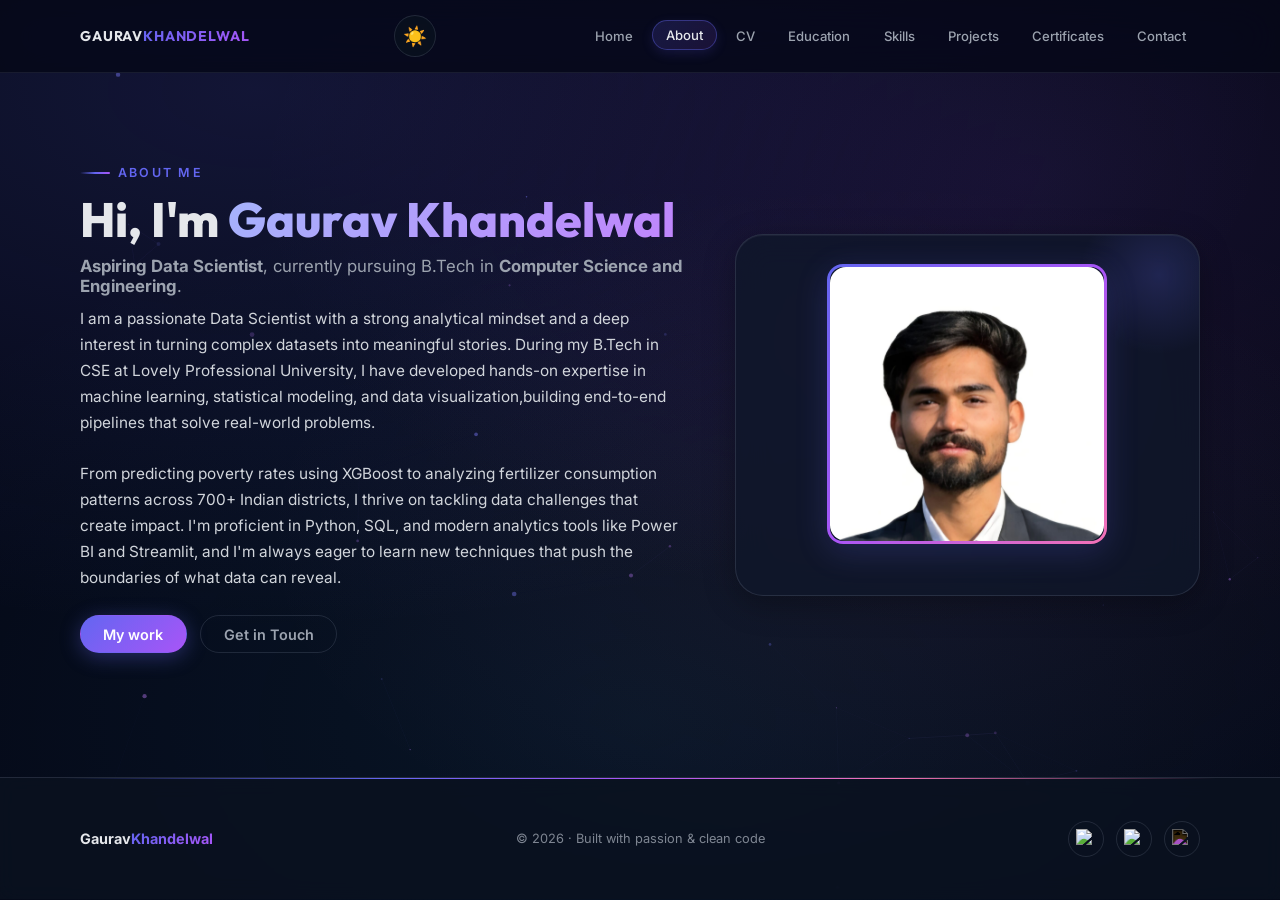
==== commit e44a7aec: "Feature: custom stats dashboard for coding platforms, new icons, layout polish" ====
--- a/about.html
+++ b/about.html
@@ -1,19 +1,24 @@
-<!DOCTYPE html>
+﻿<!DOCTYPE html>
 <html lang="en">
 
 <head>
   <meta charset="UTF-8" />
   <meta name="viewport" content="width=device-width, initial-scale=1.0" />
   <title>About | Gaurav Khandelwal</title>
-  <meta name="description" content="Learn about Gaurav Khandelwal — aspiring Data Scientist, B.Tech CSE student at LPU." />
+  <meta name="description"
+    content="Learn about Gaurav Khandelwal — aspiring Data Scientist, B.Tech CSE student at LPU." />
   <link rel="stylesheet" href="styles.css" />
   <link rel="preconnect" href="https://fonts.googleapis.com" />
   <link rel="preconnect" href="https://fonts.gstatic.com" crossorigin />
-  <link href="https://fonts.googleapis.com/css2?family=Inter:wght@300;400;500;600;700;800&display=swap"
+  <link
+    href="https://fonts.googleapis.com/css2?family=Inter:wght@300;400;500;600;700;800&family=Outfit:wght@400;500;600;700;800&display=swap"
     rel="stylesheet" />
 </head>
 
 <body>
+  <div class="scroll-progress"></div>
+  <div class="cursor-dot"></div>
+  <div class="cursor-outline"></div>
   <canvas id="particles-canvas"></canvas>
 
   <header class="site-header">
@@ -51,7 +56,7 @@
             deep interest in turning complex datasets into meaningful stories. During
             my B.Tech in CSE at Lovely Professional University, I have developed
             hands-on expertise in machine learning, statistical modeling, and data
-            visualization — building end-to-end pipelines that solve real‑world
+            visualization,building end-to-end pipelines that solve real-world
             problems.
           </p>
           <p class="hero-body">
@@ -62,7 +67,7 @@
             to learn new techniques that push the boundaries of what data can reveal.
           </p>
           <div class="hero-actions">
-            <a href="projects.html" class="btn primary">View My Projects</a>
+            <a href="projects.html" class="btn primary">My work</a>
             <a href="contact.html" class="btn ghost">Get in Touch</a>
           </div>
         </div>
@@ -70,16 +75,7 @@
           <div class="profile-photo-placeholder">
             <img src="WhatsApp Image 2026-03-17 at 4.55.16 PM.jpeg" alt="Portrait of Gaurav Khandelwal" />
           </div>
-          <div class="hero-card-body">
-            <h2>At a Glance</h2>
-            <ul>
-              <li><strong>Program:</strong> B.Tech in Computer Science and Engineering</li>
-              <li><strong>Institute:</strong> Lovely Professional University</li>
-              <li><strong>CGPA:</strong> 8.55</li>
-              <li><strong>Interests:</strong> Data Science, ML, Analytics, Visualization</li>
-              <li><strong>Location:</strong> India</li>
-            </ul>
-          </div>
+
         </div>
       </div>
     </section>
@@ -90,11 +86,11 @@
       <div class="footer-brand">Gaurav<span>Khandelwal</span></div>
       <p class="footer-note">© <span id="year">2026</span> · Built with passion & clean code</p>
       <div class="footer-socials">
-        <a href="mailto:mrgaurav2k04@gmail.com" aria-label="Email" title="Email">✉️</a>
+        <a href="mailto:mrgaurav2k04@gmail.com" aria-label="Email" title="Email"><img src="https://cdn.simpleicons.org/gmail/EA4335" alt="Email" class="footer-icon" /></a>
         <a href="https://www.linkedin.com/in/mrgaurav2k04/" target="_blank" rel="noreferrer" aria-label="LinkedIn"
-          title="LinkedIn">💼</a>
+          title="LinkedIn"><img src="https://cdn.jsdelivr.net/gh/devicons/devicon@latest/icons/linkedin/linkedin-original.svg" alt="LinkedIn" class="footer-icon" /></a>
         <a href="https://github.com/Mrgaurav2k04" target="_blank" rel="noreferrer" aria-label="GitHub"
-          title="GitHub">💻</a>
+          title="GitHub"><img src="https://cdn.simpleicons.org/github/181717" alt="GitHub" class="footer-icon theme-invert" /></a>
       </div>
     </div>
   </footer>
--- a/styles.css
+++ b/styles.css
@@ -769,11 +769,11 @@
 
 .tag-list {
   display: flex;
-  flex-wrap: wrap;
-  gap: 0.45rem;
+  flex-direction: column;
+  gap: 0.75rem;
   list-style: none;
   padding: 0;
-  margin: 0.55rem 0 0;
+  margin: 0;
 }
 
 .tag-list li {
@@ -804,6 +804,65 @@
   line-height: 1;
 }
 
+.skill-icon-img {
+  width: 18px;
+  height: 18px;
+  object-fit: contain;
+  vertical-align: -3px;
+  margin-right: 6px;
+}
+
+.footer-icon {
+  width: 20px;
+  height: 20px;
+  vertical-align: middle;
+}
+
+[data-theme="dark"] .theme-invert {
+  filter: invert(1);
+}
+
+.project-stack {
+  display: flex;
+  flex-direction: column;
+  gap: 3rem;
+}
+
+.project-card-horizontal {
+  display: flex !important;
+  flex-direction: column;
+  gap: 1.5rem;
+  width: 100%;
+}
+
+@media (min-width: 768px) {
+  .project-card-horizontal {
+    flex-direction: row;
+    align-items: center;
+  }
+}
+
+.project-infographic {
+  flex: 0 0 40%;
+  border-radius: var(--radius);
+  overflow: hidden;
+  box-shadow: inset 0 0 0 1px rgba(255, 255, 255, 0.1);
+}
+
+.project-infographic img {
+  width: 100%;
+  height: 100%;
+  object-fit: cover;
+  display: block;
+}
+
+.project-content {
+  flex: 1;
+  display: flex;
+  flex-direction: column;
+  justify-content: center;
+}
+
 .meta {
   font-size: 0.82rem;
   color: var(--muted);
@@ -836,27 +895,30 @@
 }
 
 .project-links {
+  margin-top: 1.5rem;
+  padding-top: 1.5rem;
+  border-top: 1px solid var(--border);
   display: flex;
-  flex-wrap: wrap;
-  gap: 0.7rem;
-  margin-top: 1rem;
+  gap: 1rem;
 }
 
 .project-links a {
+  display: inline-flex;
+  align-items: center;
+  gap: 0.5rem;
   font-size: 0.82rem;
   color: var(--accent);
-  padding: 0.3rem 0.9rem;
-  border-radius: 999px;
-  border: 1px solid var(--border-glow);
-  transition: all 0.25s var(--ease-spring);
-  font-weight: 500;
+  text-decoration: none;
+  font-weight: 600;
+  transition: color 0.3s;
+}
+
+.project-links .skill-icon-img {
+  margin: 0;
 }
 
 .project-links a:hover {
-  background: rgba(99, 102, 241, 0.15);
-  color: var(--text);
-  transform: translateY(-1px);
-  box-shadow: 0 4px 12px var(--accent-glow);
+  color: var(--fg);
 }
 
 .hint {
@@ -1700,4 +1762,380 @@
   from { width: 0; }
   to { width: var(--fill); }
 }
-
+
+/* ============================================================
+   NEW UI/UX ENHANCEMENTS (TYPOGRAPHY, CURSOR, SCROLLBAR, TILT, TYPING)
+   ============================================================ */
+
+/* Typography */
+h1, h2, h3, h4, h5, h6, .logo {
+  font-family: "Outfit", system-ui, -apple-system, sans-serif;
+}
+
+/* Scroll Progress Bar */
+.scroll-progress {
+  position: fixed;
+  top: 0;
+  left: 0;
+  width: 0%;
+  height: 4px;
+  background: linear-gradient(90deg, var(--accent), var(--accent2), var(--accent3));
+  z-index: 9999;
+  transition: width 0.1s ease-out;
+  box-shadow: 0 0 10px var(--accent-glow);
+}
+
+/* Custom Cursor */
+@media (pointer: fine) {
+  body.custom-cursor-active, body.custom-cursor-active * {
+    cursor: none !important;
+  }
+}
+
+.cursor-dot,
+.cursor-outline {
+  position: fixed;
+  top: 0;
+  left: 0;
+  /* Transform is handled by JS but initially hidden off-screen */
+  transform: translate(-1000px, -1000px);
+  border-radius: 50%;
+  z-index: 10000;
+  pointer-events: none;
+}
+
+.cursor-dot {
+  width: 8px;
+  height: 8px;
+  background-color: var(--accent);
+  margin-top: -4px;
+  margin-left: -4px;
+}
+
+.cursor-outline {
+  width: 30px;
+  height: 30px;
+  border: 2px solid var(--accent);
+  margin-top: -15px;
+  margin-left: -15px;
+  transition: width 0.2s, height 0.2s, background-color 0.2s, border-color 0.2s, margin 0.2s;
+}
+
+/* Cursor Hover State */
+.cursor-outline.hover-active {
+  width: 50px;
+  height: 50px;
+  margin-top: -25px;
+  margin-left: -25px;
+  background-color: var(--accent-soft);
+  border-color: transparent;
+}
+
+/* Typing Effect Cursor */
+.typing-cursor {
+  display: inline-block;
+  width: 3px;
+  height: 1.1em;
+  background-color: var(--accent);
+  margin-left: 2px;
+  vertical-align: middle;
+  animation: blink 0.75s step-end infinite;
+}
+
+@keyframes blink {
+  from, to { opacity: 1; }
+  50% { opacity: 0; }
+}
+
+/* Enhanced Glows */
+.card:hover, .hero-card:hover {
+  box-shadow: var(--shadow-card), 0 0 50px var(--accent-glow);
+}
+
+.skills-grid {
+  display: flex;
+  flex-wrap: wrap;
+  gap: 1.5rem;
+  justify-content: center;
+  padding: 1rem 0;
+}
+
+.skill-icon-wrapper {
+  position: relative;
+  display: flex;
+  align-items: center;
+  justify-content: center;
+  width: 65px;
+  height: 65px;
+  border-radius: 14px;
+  background: var(--surface);
+  border: 1px solid var(--border);
+  transition: all 0.3s ease;
+  cursor: pointer;
+}
+
+.skill-icon-wrapper:hover {
+  transform: translateY(-5px);
+  box-shadow: 0 5px 15px rgba(0,0,0,0.1);
+  border-color: var(--accent);
+}
+
+.skill-icon-medium {
+  width: 40px;
+  height: 40px;
+  object-fit: contain;
+}
+
+.skill-icon-wrapper::after {
+  content: attr(title);
+  position: absolute;
+  bottom: -35px;
+  left: 50%;
+  transform: translateX(-50%);
+  background: var(--card-bg);
+  border: 1px solid var(--border);
+  color: var(--fg);
+  padding: 5px 12px;
+  border-radius: 6px;
+  font-size: 0.8rem;
+  font-weight: 600;
+  white-space: nowrap;
+  opacity: 0;
+  visibility: hidden;
+  transition: all 0.2s ease;
+  z-index: 100;
+  box-shadow: 0 4px 12px rgba(0,0,0,0.15);
+  pointer-events: none;
+}
+
+.skill-icon-wrapper:hover::after {
+  opacity: 1;
+  visibility: visible;
+  bottom: -30px;
+}
+
+/* ============================================================
+   CODING STATS UI
+   ============================================================ */
+
+.coding-stats-grid {
+  display: grid;
+  grid-template-columns: repeat(auto-fit, minmax(300px, 1fr));
+  gap: 1.5rem;
+}
+
+.coding-stats-card {
+  background: #282828 !important;
+  border-radius: 12px;
+  padding: 1.5rem;
+  color: #fff;
+  font-family: -apple-system, BlinkMacSystemFont, "Segoe UI", Roboto, sans-serif;
+  box-shadow: 0 10px 30px rgba(0,0,0,0.2) !important;
+  display: flex !important;
+  flex-direction: column;
+  gap: 1.5rem;
+  border: none !important;
+  justify-content: center;
+}
+
+[data-theme="light"] .coding-stats-card {
+  background: #f8f9fa !important;
+  color: #212529;
+  border: 1px solid #e9ecef !important;
+  box-shadow: 0 10px 30px rgba(0,0,0,0.05) !important;
+}
+
+.stats-header {
+  display: flex;
+  align-items: center;
+  gap: 0.75rem;
+  font-size: 1.2rem;
+  font-weight: 600;
+}
+
+.stats-header img {
+  height: 28px;
+}
+
+.stats-body {
+  display: flex;
+  align-items: center;
+  justify-content: space-around;
+  gap: 1rem;
+}
+
+.stats-ring-container {
+  position: relative;
+  width: 120px;
+  height: 120px;
+}
+
+.stats-ring {
+  width: 100%;
+  height: 100%;
+  transform: rotate(-90deg);
+}
+
+.stats-ring circle {
+  fill: none;
+  stroke-width: 3.5;
+  stroke-linecap: round;
+}
+
+.ring-bg {
+  stroke: #444;
+}
+
+[data-theme="light"] .ring-bg {
+  stroke: #dee2e6;
+}
+
+.ring-easy {
+  stroke: #00b8a3;
+}
+
+.ring-med {
+  stroke: #ffc01e;
+}
+
+.ring-hard {
+  stroke: #ef4743;
+}
+
+.gfg-ring-easy { stroke: #00b8a3; }
+.gfg-ring-med { stroke: #ffc01e; }
+.gfg-ring-hard { stroke: #ef4743; }
+
+.ring-text {
+  position: absolute;
+  inset: 0;
+  display: flex;
+  flex-direction: column;
+  align-items: center;
+  justify-content: center;
+  text-align: center;
+}
+
+.ring-text .ring-total {
+  font-size: 1.8rem;
+  font-weight: 600;
+  line-height: 1;
+}
+
+[data-theme="dark"] .ring-text .ring-total {
+  color: #fff;
+}
+
+[data-theme="light"] .ring-text .ring-total {
+  color: #212529;
+}
+
+.ring-text .ring-base {
+  font-size: 0.8rem;
+  color: #888;
+}
+
+.ring-text .ring-label {
+  font-size: 0.8rem;
+  color: #aaa;
+  margin-top: 4px;
+}
+
+.stats-boxes {
+  display: flex;
+  flex-direction: column;
+  gap: 0.4rem;
+  flex: 1;
+  max-width: 120px;
+}
+
+.stat-box {
+  background: #333;
+  border-radius: 6px;
+  padding: 0.35rem 0.6rem;
+  display: flex;
+  flex-direction: column;
+  gap: 0.1rem;
+}
+
+[data-theme="light"] .stat-box {
+  background: #e9ecef;
+}
+
+.stat-box .stat-name {
+  font-size: 0.75rem;
+  font-weight: 600;
+}
+
+.stat-box .stat-val {
+  font-size: 0.85rem;
+  font-weight: 600;
+}
+
+[data-theme="dark"] .stat-box .stat-val { color: #fff; }
+[data-theme="light"] .stat-box .stat-val { color: #212529; }
+
+.stat-box.easy .stat-name { color: #00b8a3; }
+.stat-box.med .stat-name { color: #ffc01e; }
+.stat-box.hard .stat-name { color: #ef4743; }
+
+/* HackerRank badge */
+.hr-badge-wrapper {
+  display: flex;
+  flex-direction: column;
+  align-items: center;
+  justify-content: center;
+  gap: 1.5rem;
+  height: 100%;
+}
+
+.hr-badge {
+  background: #fab005;
+  width: 120px;
+  height: 140px;
+  clip-path: polygon(50% 0%, 100% 25%, 100% 75%, 50% 100%, 0% 75%, 0% 25%);
+  display: flex;
+  flex-direction: column;
+  align-items: center;
+  justify-content: center;
+  gap: 0.2rem;
+  position: relative;
+}
+
+.hr-badge::before {
+  content: "";
+  position: absolute;
+  inset: 4px;
+  clip-path: polygon(50% 0%, 100% 25%, 100% 75%, 50% 100%, 0% 75%, 0% 25%);
+  border: 1px solid rgba(0,0,0,0.1);
+  background: transparent;
+  pointer-events: none;
+}
+
+.hr-badge img {
+  width: 48px;
+  height: 48px;
+  filter: brightness(0) invert(0.2);
+}
+
+.hr-badge .hr-title {
+  color: #2b2b2b;
+  font-weight: 800;
+  font-size: 1.1rem;
+  letter-spacing: 0.5px;
+  margin-top: 4px;
+}
+
+.hr-badge .hr-stars {
+  color: #2b2b2b;
+  letter-spacing: 2px;
+  font-size: 1rem;
+  line-height: 1;
+}
+
+.hr-subtitle {
+  font-size: 1.1rem;
+  font-weight: 600;
+  letter-spacing: 1px;
+  color: #4CAF50;
+}
